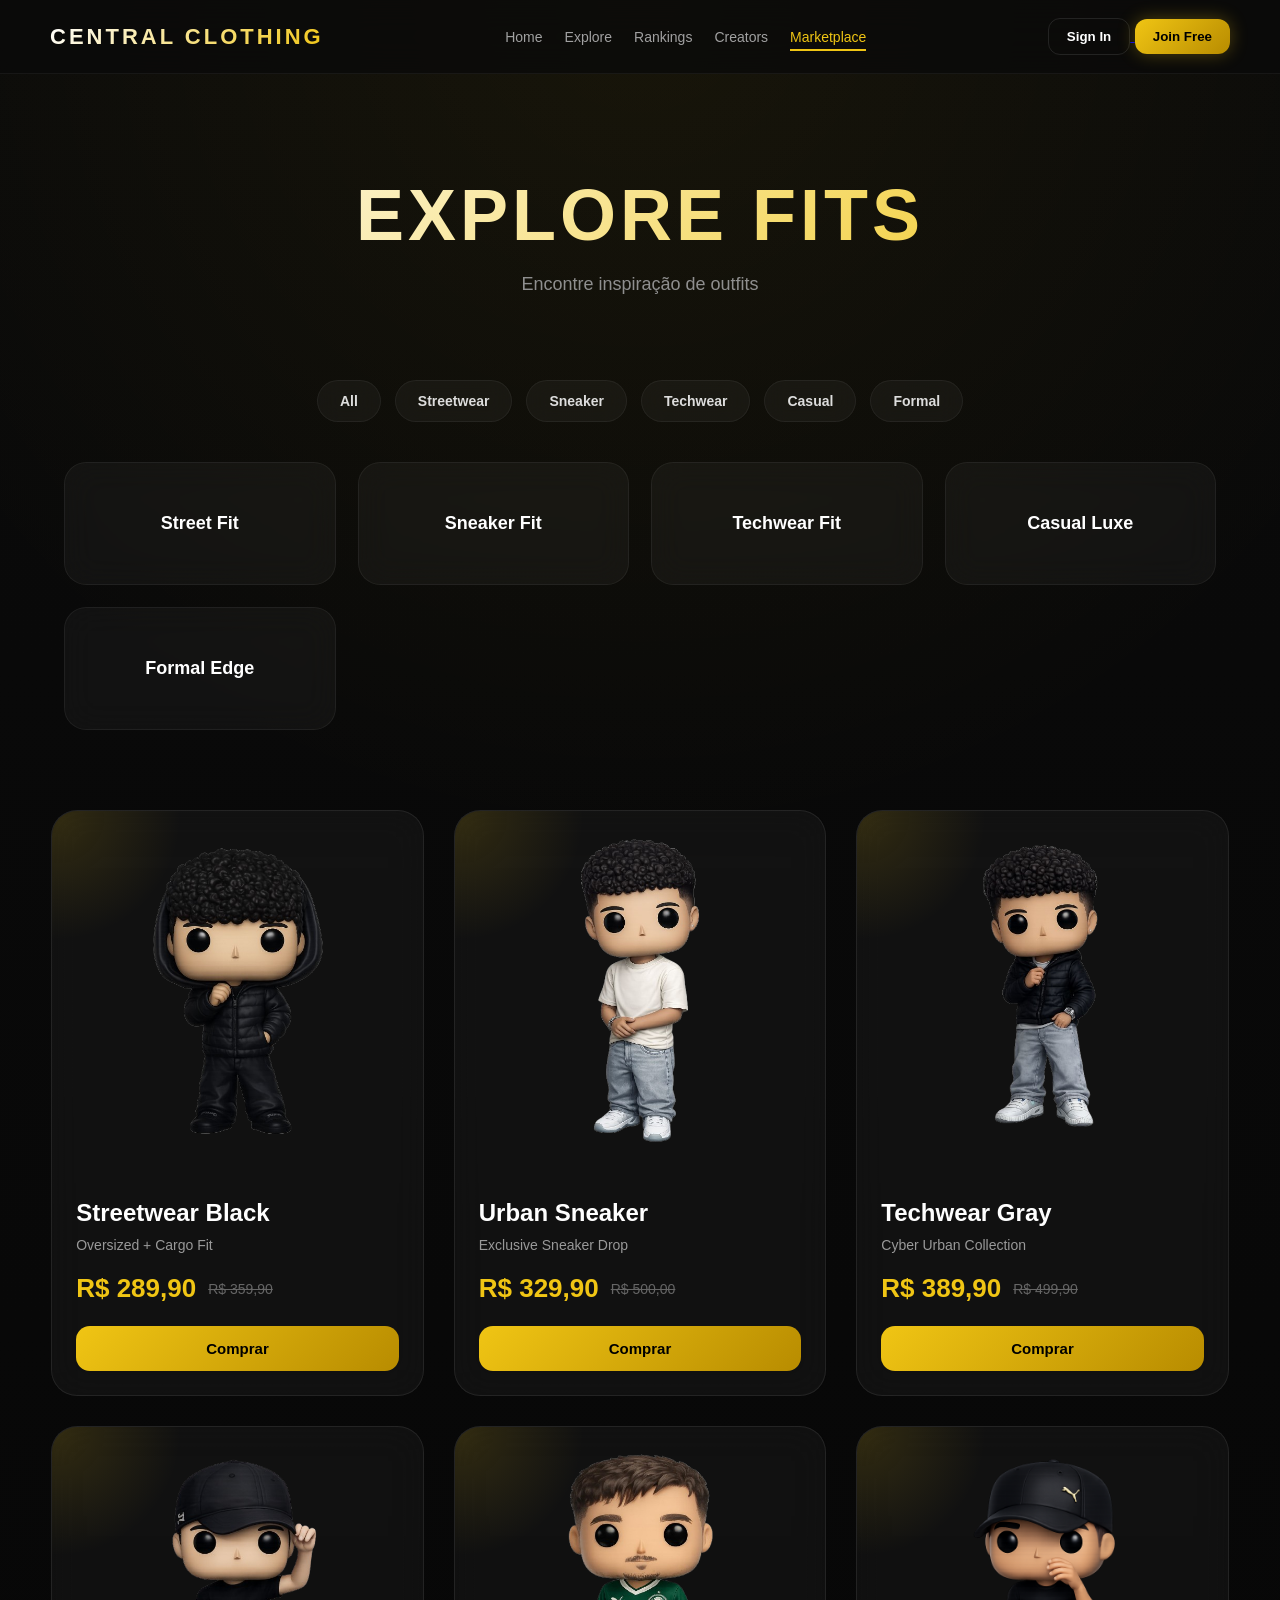
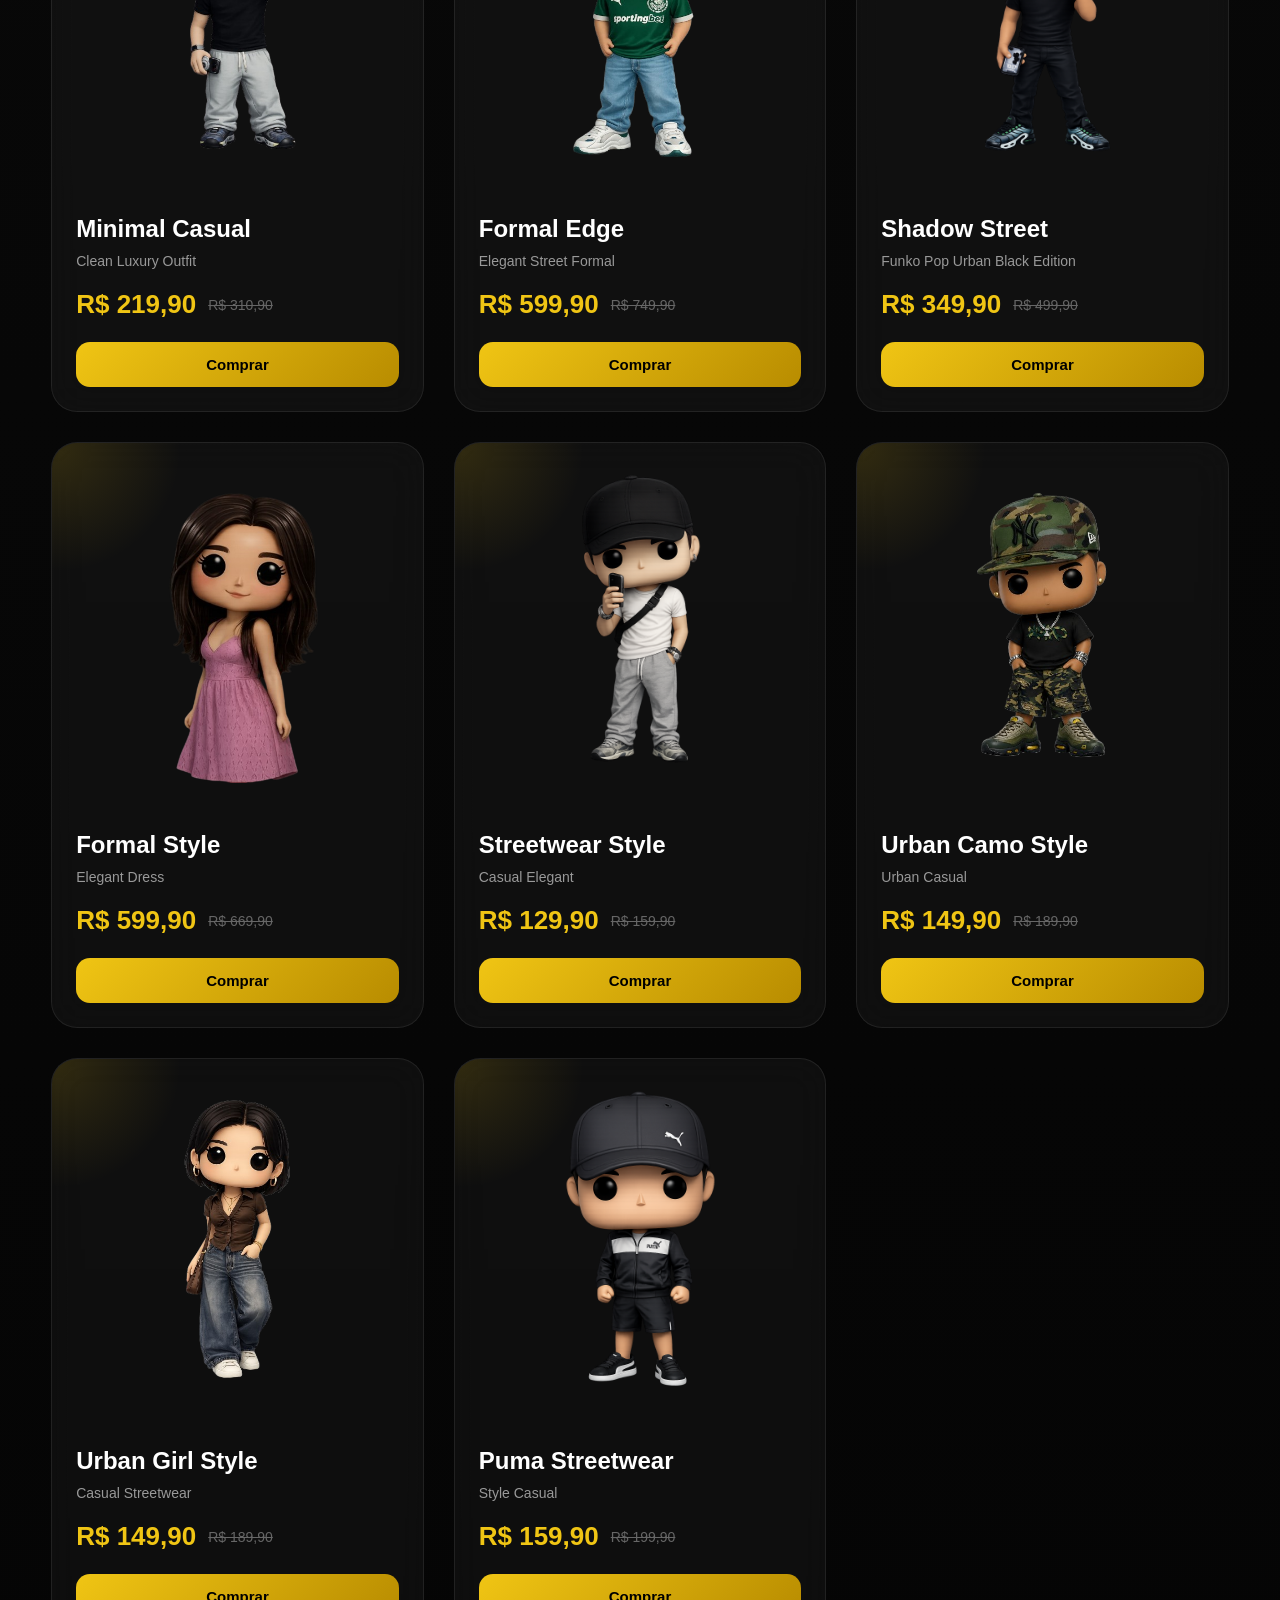
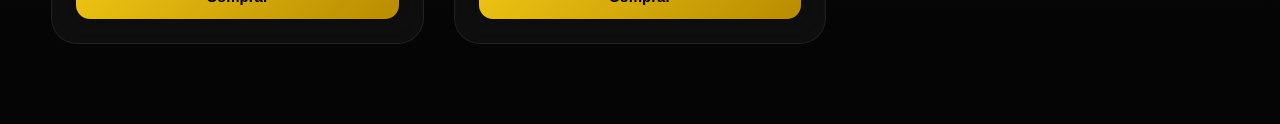
==== pages/duda.html @ 1a86cee7 "novo commit" ====
<!DOCTYPE html>
<html lang="pt-br">
<head>
  <meta charset="UTF-8">
  <meta name="viewport" content="width=device-width, initial-scale=1.0">
  <title>Marketplace - Central Clothing</title>

  <!-- CSS -->
  <link rel="stylesheet" href="img/duda.css">
  <link rel="stylesheet" href="eduardo.css">
</head>

<body>

  <!-- HEADER -->
  <header class="header">
    <div class="logo">CENTRAL CLOTHING</div>

    <nav>
      <a href="index.html">Home</a>
      <a href="eduardo.html">Explore</a>
      <a href="igor.html">Rankings</a>
      <a href="rafael.html">Creators</a>
      <a href="duda.html" class="active">Marketplace</a>
    </nav>

    <div class="auth">
      <a href="gustavo.html">
        <button>Sign In</button>
        <button class="green">Join Free</button>
      </a>
    </div>
  </header>

  <!-- HERO -->
  <section class="hero">
    <h1>EXPLORE FITS</h1>
    <p>Encontre inspiração de outfits</p>
  </section>

  <!-- FILTROS -->
  <section class="filters">

    <input type="radio" name="filter" id="all" checked>
    <input type="radio" name="filter" id="streetwear">
    <input type="radio" name="filter" id="sneaker">
    <input type="radio" name="filter" id="tech">
    <input type="radio" name="filter" id="casual">
    <input type="radio" name="filter" id="formal">

    <div class="buttons">
      <label for="all">All</label>
      <label for="streetwear">Streetwear</label>
      <label for="sneaker">Sneaker</label>
      <label for="tech">Techwear</label>
      <label for="casual">Casual</label>
      <label for="formal">Formal</label>
    </div>

    <!-- GRID -->
    <div class="grid">
      <div class="card streetwear">Street Fit</div>
      <div class="card sneaker">Sneaker Fit</div>
      <div class="card tech">Techwear Fit</div>
      <div class="card casual">Casual Luxe</div>
      <div class="card formal">Formal Edge</div>
    </div>

  </section>

  <!-- CATÁLOGO -->
  <section class="catalogo">

    <div class="produto">
      <img src="img/bergas-removebg-preview.png" alt="Streetwear Black">

      <div class="info">
        <h3>Streetwear Black</h3>
        <p>Oversized + Cargo Fit</p>

        <div class="preco">
          <span class="valor">R$ 289,90</span>
          <span class="old">R$ 359,90</span>
        </div>

        <button>Comprar</button>
      </div>
    </div>

    <div class="produto">
      <img src="img/eduar-removebg-preview.png" alt="Urban Sneaker">

      <div class="info">
        <h3>Urban Sneaker</h3>
        <p>Exclusive Sneaker Drop</p>

        <div class="preco">
          <span class="valor">R$ 329,90</span>
          <span class="old">R$ 500,00</span>
        </div>

        <button>Comprar</button>
      </div>
    </div>

    <div class="produto">
      <img src="img/eduardo-removebg-preview.png" alt="Techwear Gray">

      <div class="info">
        <h3>Techwear Gray</h3>
        <p>Cyber Urban Collection</p>

        <div class="preco">
          <span class="valor">R$ 389,90</span>
          <span class="old">R$ 499,90</span>
        </div>

        <button>Comprar</button>
      </div>
    </div>

    <div class="produto">
      <img src="img/gu-removebg-preview.png" alt="Minimal Casual">

      <div class="info">
        <h3>Minimal Casual</h3>
        <p>Clean Luxury Outfit</p>

        <div class="preco">
          <span class="valor">R$ 219,90</span>
          <span class="old">R$ 310,90</span>
        </div>

        <button>Comprar</button>
      </div>
    </div>

    <div class="produto">
      <img src="img/rafael-removebg-preview (1).png" alt="Formal Edge">

      <div class="info">
        <h3>Formal Edge</h3>
        <p>Elegant Street Formal</p>

        <div class="preco">
          <span class="valor">R$ 599,90</span>
          <span class="old">R$ 749,90</span>
        </div>

        <button>Comprar</button>
      </div>
    </div>

    <div class="produto">
      <img src="img/joao.png" alt="Funko Pop All Black Style">

      <div class="info">
        <h3>Shadow Street</h3>
        <p>Funko Pop Urban Black Edition</p>

        <div class="preco">
          <span class="valor">R$ 349,90</span>
          <span class="old">R$ 499,90</span>
        </div>

        <button>Comprar</button>
      </div>
    </div>

    <div class="produto">
      <img src="img/duda.png.png" alt="Style Formal">

      <div class="info">
        <h3>Formal Style</h3>
        <p>Elegant Dress</p>

        <div class="preco">
          <span class="valor">R$ 599,90</span>
          <span class="old">R$ 669,90</span>
        </div>

        <button>Comprar</button>
      </div>
    </div>

    <div class="produto">
      <img src="img/FUNKOGU.png" alt="Funko Casual Streetwear">

      <div class="info">
        <h3>Streetwear Style</h3>
        <p>Casual Elegant</p>

        <div class="preco">
          <span class="valor">R$ 129,90</span>
          <span class="old">R$ 159,90</span>
        </div>

        <button>Comprar</button>
      </div>
    </div>

    <div class="produto">
      <img src="img/funkopopurban.png" alt="Funko Urban Camo Style">

      <div class="info">
        <h3>Urban Camo Style</h3>
        <p>Urban Casual</p>

        <div class="preco">
          <span class="valor">R$ 149,90</span>
          <span class="old">R$ 189,90</span>
        </div>

        <button>Comprar</button>
      </div>
    </div>

    <div class="produto">
      <img src="img/funkomulher-removebg-preview.png" alt="Funko Feminino">

      <div class="info">
        <h3>Urban Girl Style</h3>
        <p>Casual Streetwear</p>

        <div class="preco">
          <span class="valor">R$ 149,90</span>
          <span class="old">R$ 189,90</span>
        </div>

        <button>Comprar</button>
      </div>
    </div>

    <div class="produto">
      <img src="img/ceara.png" alt="Funko Puma Streetwear">

      <div class="info">
        <h3>Puma Streetwear</h3>
        <p>Style Casual</p>

        <div class="preco">
          <span class="valor">R$ 159,90</span>
          <span class="old">R$ 199,90</span>
        </div>

        <button>Comprar</button>
      </div>
    </div>

  </section>

</body>
</html>
---- pages/img/duda.css ----
/* =========================
   RESET
========================= */
* {
  margin: 0;
  padding: 0;
  box-sizing: border-box;
}

html {
  scroll-behavior: smooth;
}

body {
  font-family: "Inter", sans-serif;
  background:
    radial-gradient(circle at top, rgba(255, 208, 0, 0.06), transparent 25%),
    linear-gradient(to bottom, #0a0a0a, #050505);
  color: #fff;
  overflow-x: hidden;
}

/* =========================
   HEADER
========================= */
.header {
  position: sticky;
  top: 0;
  z-index: 1000;

  display: flex;
  justify-content: space-between;
  align-items: center;

  padding: 18px 50px;

  background: rgba(10, 10, 10, 0.75);
  backdrop-filter: blur(18px);

  border-bottom: 1px solid rgba(255,255,255,0.05);
}

.logo {
  font-size: 22px;
  font-weight: 900;
  letter-spacing: 3px;

  background: linear-gradient(135deg, #fff, #f0c514);
  -webkit-background-clip: text;
  -webkit-text-fill-color: transparent;
}

nav {
  display: flex;
  align-items: center;
  gap: 22px;
}

nav a {
  color: #a1a1a1;
  text-decoration: none;
  font-size: 14px;
  font-weight: 500;
  transition: 0.3s;
  position: relative;
}

nav a::after {
  content: "";
  position: absolute;
  bottom: -6px;
  left: 0;

  width: 0%;
  height: 2px;

  background: #f0c514;
  transition: 0.3s;
}

nav a:hover {
  color: #fff;
}

nav a:hover::after,
nav a.active::after {
  width: 100%;
}

nav a.active {
  color: #f0c514;
}

.auth {
  display: flex;
  gap: 10px;
}

.auth button {
  padding: 10px 18px;
  border-radius: 12px;
  border: none;

  cursor: pointer;
  font-weight: 700;
  transition: 0.3s;
}

.auth button:first-child {
  background: transparent;
  color: #fff;
  border: 1px solid rgba(255,255,255,0.1);
}

.auth button:first-child:hover {
  background: rgba(255,255,255,0.06);
}

.green {
  background: linear-gradient(135deg, #f0c514, #b88c00);
  color: #000;
  box-shadow: 0 0 18px rgba(240, 197, 20, 0.3);
}

.green:hover {
  transform: translateY(-2px);
}

/* =========================
   HERO
========================= */
.hero {
  text-align: center;
  padding: 100px 20px 50px;
}

.hero h1 {
  font-size: 72px;
  font-weight: 900;
  letter-spacing: 4px;

  background: linear-gradient(135deg, #fff, #f0c514);
  -webkit-background-clip: text;
  -webkit-text-fill-color: transparent;

  margin-bottom: 18px;
}

.hero p {
  color: #8f8f8f;
  font-size: 18px;
}

/* =========================
   FILTROS
========================= */
.filters {
  text-align: center;
}

.filters input {
  display: none;
}

.buttons {
  display: flex;
  justify-content: center;
  flex-wrap: wrap;
  gap: 14px;

  margin: 35px auto 20px;
}

.buttons label {
  padding: 12px 22px;

  border-radius: 999px;

  background: rgba(255,255,255,0.04);
  border: 1px solid rgba(255,255,255,0.06);

  color: #ddd;
  font-size: 14px;
  font-weight: 600;

  cursor: pointer;
  transition: 0.3s;

  backdrop-filter: blur(12px);
}

.buttons label:hover {
  background: rgba(240,197,20,0.08);
  border-color: #f0c514;
  color: #f0c514;

  transform: translateY(-3px);
}

/* =========================
   GRID
========================= */
.grid {
  width: 90%;
  max-width: 1200px;

  margin: 40px auto;

  display: grid;
  grid-template-columns: repeat(auto-fit, minmax(220px, 1fr));
  gap: 22px;
}

.card {
  position: relative;
  overflow: hidden;

  padding: 50px 20px;

  border-radius: 22px;

  background: rgba(255,255,255,0.04);
  border: 1px solid rgba(255,255,255,0.06);

  backdrop-filter: blur(16px);

  font-weight: 700;
  font-size: 18px;

  transition: 0.4s;
}

.card::before {
  content: "";

  position: absolute;
  inset: 0;

  background:
    radial-gradient(circle at top,
    rgba(240,197,20,0.15),
    transparent 70%);

  opacity: 0;
  transition: 0.4s;
}

.card:hover::before {
  opacity: 1;
}

.card:hover {
  transform: translateY(-8px);
  border-color: rgba(240,197,20,0.5);

  box-shadow: 0 10px 30px rgba(240,197,20,0.12);
}

/* =========================
   FILTROS FUNCIONANDO
========================= */
#streetwear:checked ~ .grid .card,
#sneaker:checked ~ .grid .card,
#tech:checked ~ .grid .card,
#casual:checked ~ .grid .card,
#formal:checked ~ .grid .card {
  display: none;
}

#streetwear:checked ~ .grid .streetwear,
#sneaker:checked ~ .grid .sneaker,
#tech:checked ~ .grid .tech,
#casual:checked ~ .grid .casual,
#formal:checked ~ .grid .formal {
  display: block;
}

#all:checked ~ .grid .card {
  display: block;
}

/* =========================
   CATÁLOGO
========================= */
.catalogo {
  width: 92%;
  max-width: 1400px;

  margin: 80px auto;

  display: grid;
  grid-template-columns: repeat(auto-fit, minmax(280px, 1fr));
  gap: 30px;
}

.produto {
  position: relative;
  overflow: hidden;

  border-radius: 26px;

  background: rgba(255,255,255,0.04);
  border: 1px solid rgba(255,255,255,0.08);

  backdrop-filter: blur(18px);

  transition: 0.45s;
}

.produto::before {
  content: "";

  position: absolute;
  top: -120px;
  left: -120px;

  width: 250px;
  height: 250px;

  background: radial-gradient(circle,
    rgba(240,197,20,0.15),
    transparent 70%);

  transition: 0.5s;
}

.produto:hover::before {
  transform: scale(1.4);
}

.produto:hover {
  transform: translateY(-10px) scale(1.02);

  border-color: rgba(240,197,20,0.5);

  box-shadow:
    0 10px 30px rgba(0,0,0,0.4),
    0 0 25px rgba(240,197,20,0.15);
}

/* =========================
   IMAGEM
========================= */
.produto img {
  width: 100%;
  height: 360px;

  object-fit: contain;

  padding: 20px;

  transition: 0.5s;
}

.produto:hover img {
  transform: scale(1.05);
}

/* =========================
   INFO
========================= */
.info {
  padding: 24px;
}

.info h3 {
  font-size: 24px;
  margin-bottom: 10px;
}

.info p {
  color: #999;
  font-size: 14px;

  margin-bottom: 20px;
}

/* =========================
   PREÇO
========================= */
.preco {
  display: flex;
  align-items: center;
  gap: 12px;

  margin-bottom: 22px;
}

.valor {
  font-size: 26px;
  font-weight: 800;

  color: #f0c514;
}

.old {
  font-size: 14px;
  color: #666;

  text-decoration: line-through;
}

/* =========================
   BOTÃO
========================= */
.produto button {
  width: 100%;

  padding: 14px;

  border: none;
  border-radius: 14px;

  background: linear-gradient(135deg, #f0c514, #b88c00);

  color: #000;
  font-weight: 800;
  font-size: 15px;

  cursor: pointer;
  transition: 0.3s;
}

.produto button:hover {
  transform: scale(1.03);

  box-shadow: 0 0 20px rgba(240,197,20,0.3);
}

/* =========================
   RESPONSIVO
========================= */
@media (max-width: 900px) {

  .header {
    flex-direction: column;
    gap: 18px;
    padding: 20px;
  }

  nav {
    flex-wrap: wrap;
    justify-content: center;
  }

  .hero h1 {
    font-size: 48px;
  }

  .catalogo {
    grid-template-columns: 1fr;
  }
}

@media (max-width: 500px) {

  .hero h1 {
    font-size: 38px;
  }

  .buttons label {
    font-size: 12px;
    padding: 10px 16px;
  }

  .produto img {
    height: 300px;
  }
}
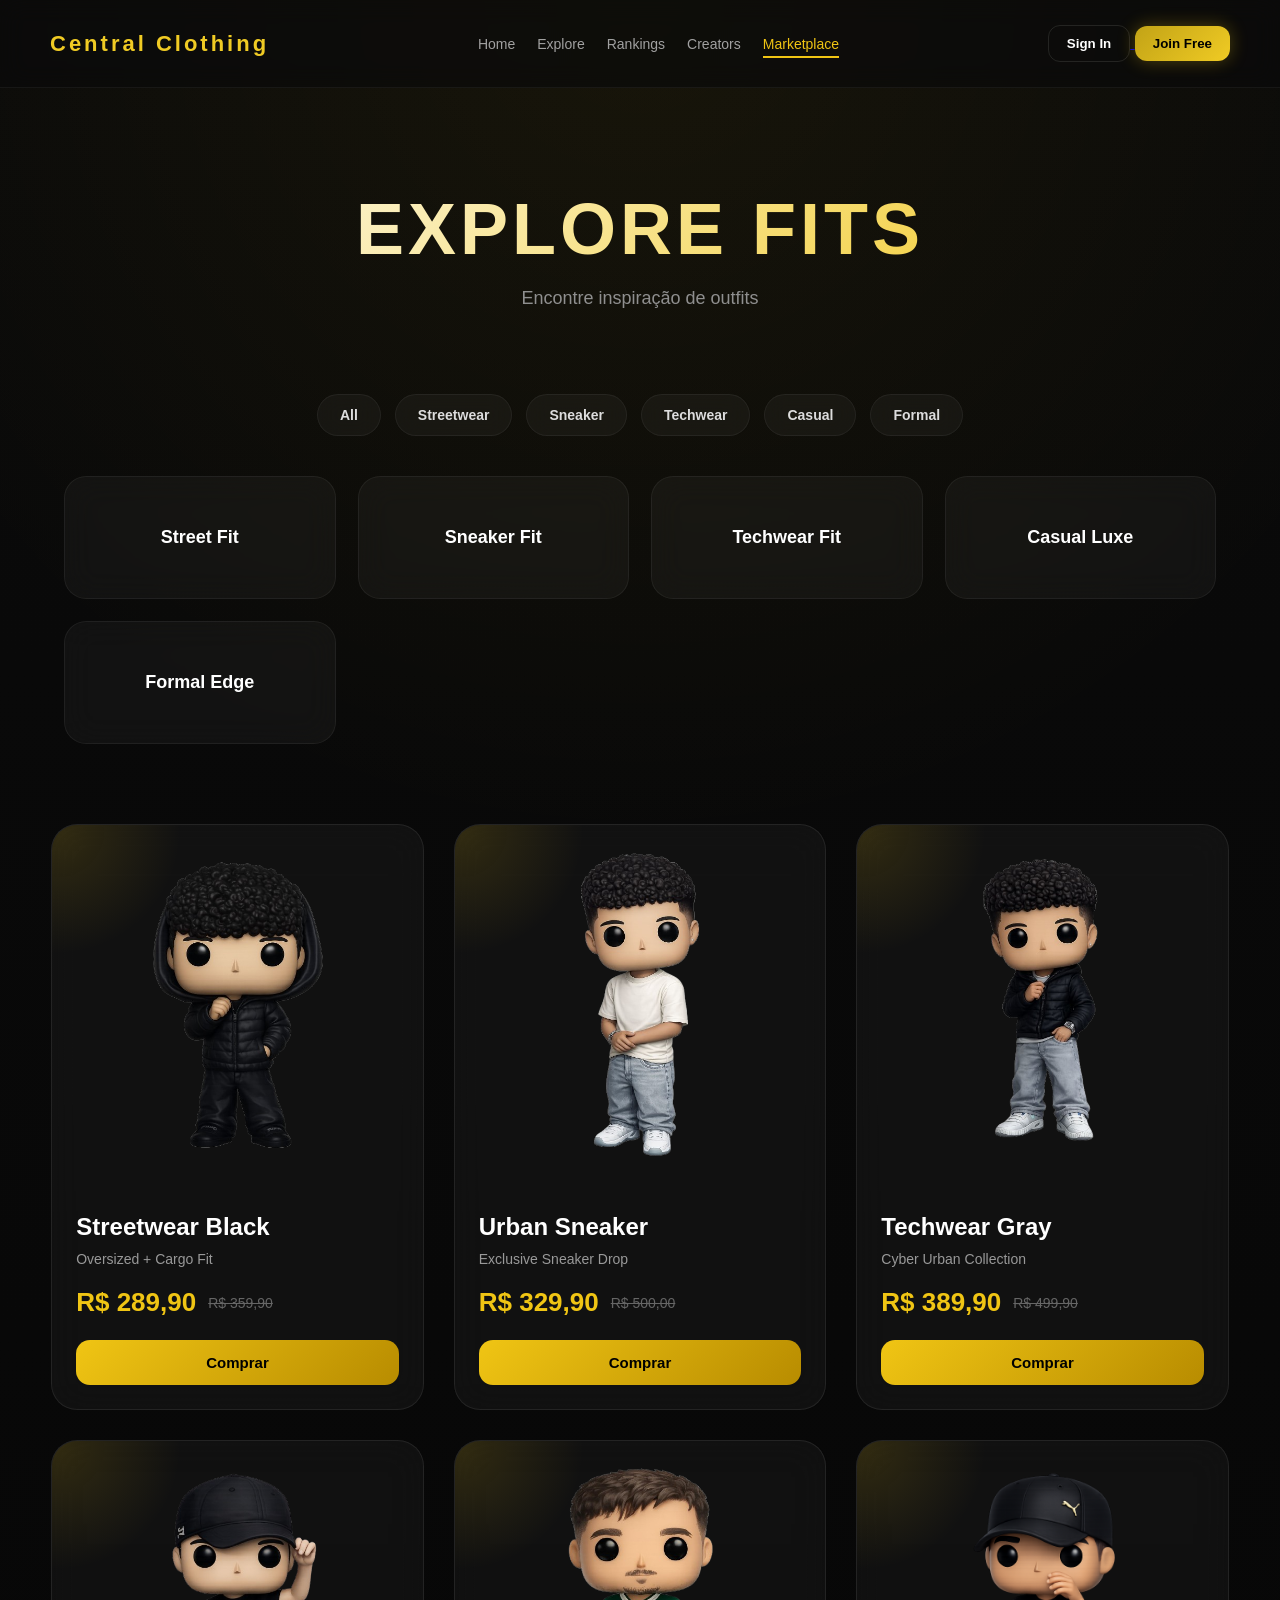
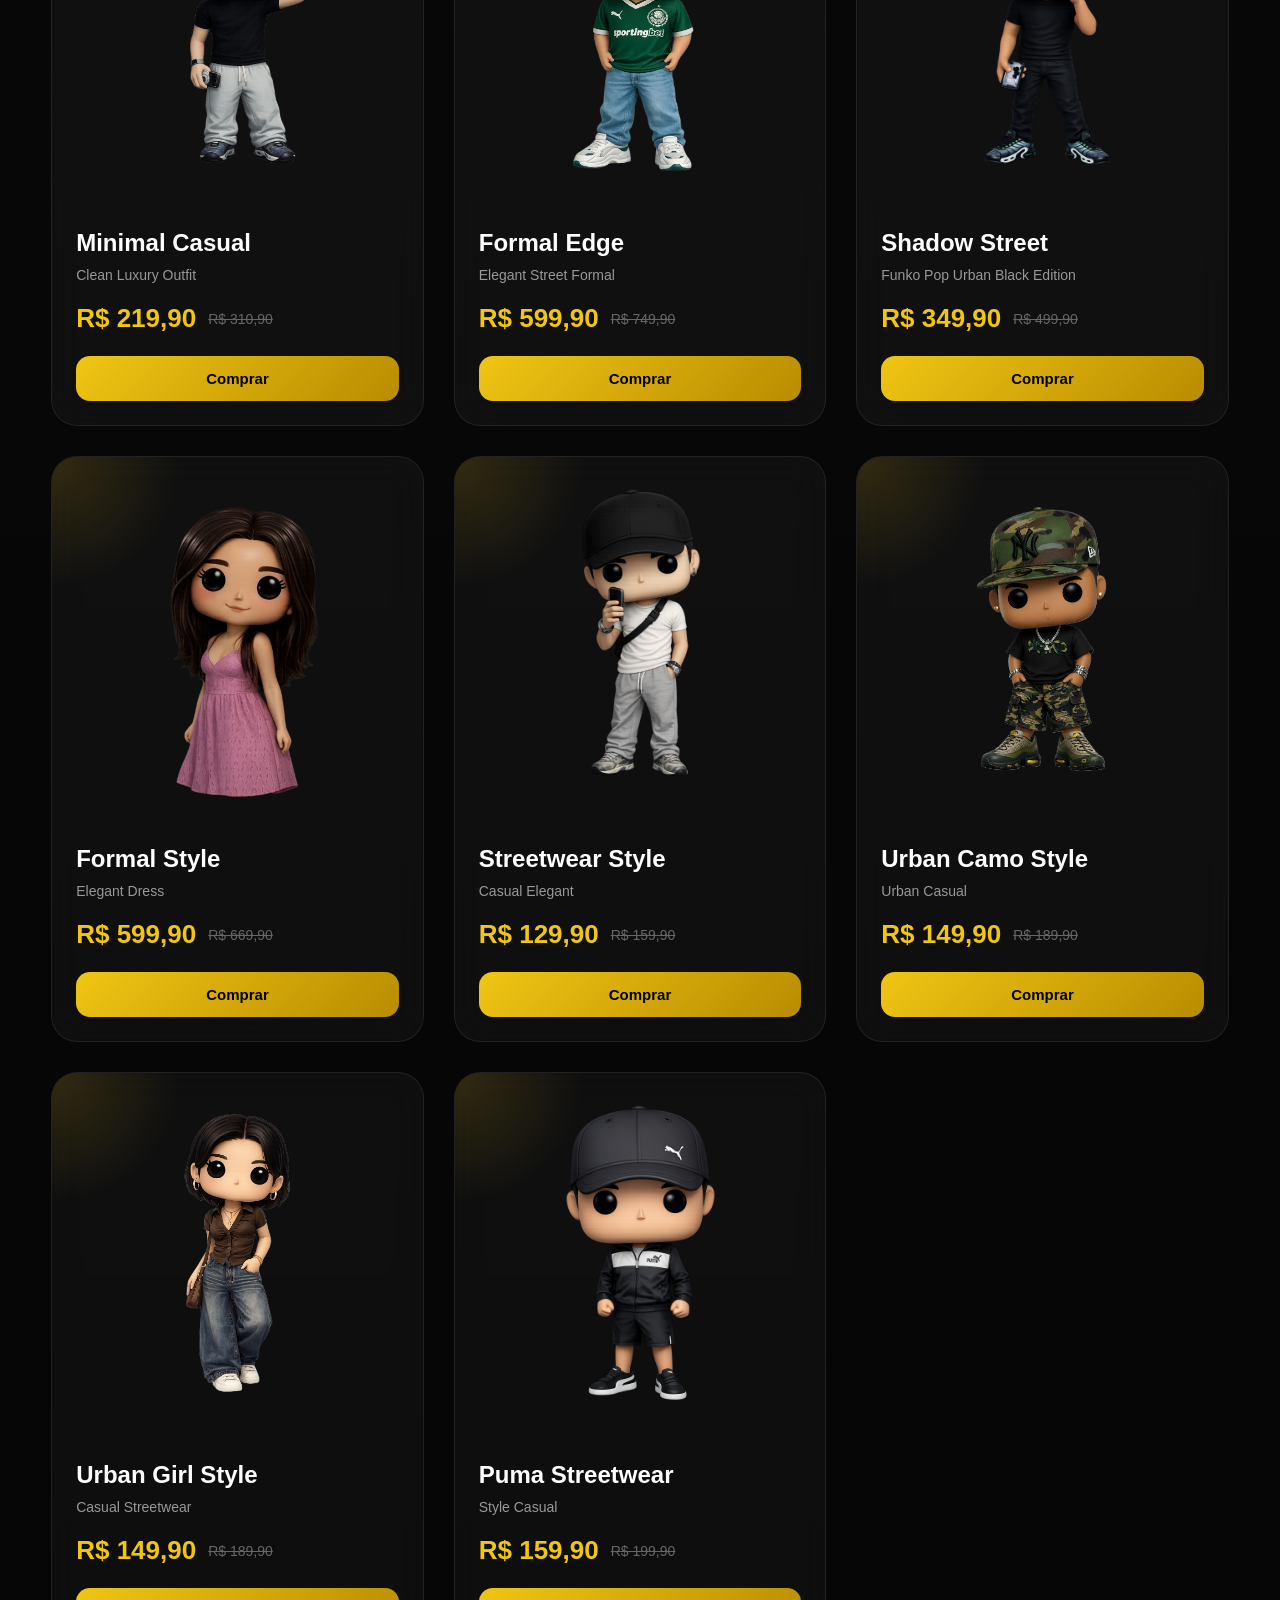
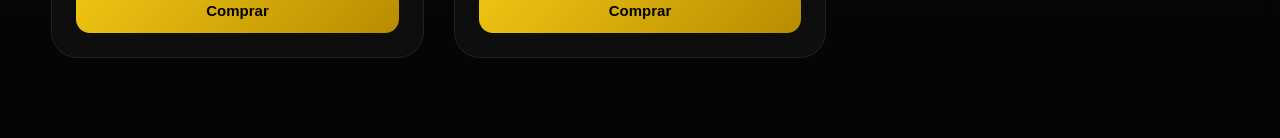
==== commit 82719276: "ultima att" ====
--- a/pages/duda.html
+++ b/pages/duda.html
@@ -1,253 +1,246 @@
-<!DOCTYPE html>
+<!doctype html>
 <html lang="pt-br">
-<head>
-  <meta charset="UTF-8">
-  <meta name="viewport" content="width=device-width, initial-scale=1.0">
-  <title>Marketplace - Central Clothing</title>
-
-  <!-- CSS -->
-  <link rel="stylesheet" href="img/duda.css">
-  <link rel="stylesheet" href="eduardo.css">
-</head>
-
-<body>
-
-  <!-- HEADER -->
-  <header class="header">
-    <div class="logo">CENTRAL CLOTHING</div>
-
-    <nav>
-      <a href="index.html">Home</a>
-      <a href="eduardo.html">Explore</a>
-      <a href="igor.html">Rankings</a>
-      <a href="rafael.html">Creators</a>
-      <a href="duda.html" class="active">Marketplace</a>
-    </nav>
-
-    <div class="auth">
-      <a href="gustavo.html">
-        <button>Sign In</button>
-        <button class="green">Join Free</button>
-      </a>
-    </div>
-  </header>
-
-  <!-- HERO -->
-  <section class="hero">
-    <h1>EXPLORE FITS</h1>
-    <p>Encontre inspiração de outfits</p>
-  </section>
-
-  <!-- FILTROS -->
-  <section class="filters">
-
-    <input type="radio" name="filter" id="all" checked>
-    <input type="radio" name="filter" id="streetwear">
-    <input type="radio" name="filter" id="sneaker">
-    <input type="radio" name="filter" id="tech">
-    <input type="radio" name="filter" id="casual">
-    <input type="radio" name="filter" id="formal">
-
-    <div class="buttons">
-      <label for="all">All</label>
-      <label for="streetwear">Streetwear</label>
-      <label for="sneaker">Sneaker</label>
-      <label for="tech">Techwear</label>
-      <label for="casual">Casual</label>
-      <label for="formal">Formal</label>
-    </div>
-
-    <!-- GRID -->
-    <div class="grid">
-      <div class="card streetwear">Street Fit</div>
-      <div class="card sneaker">Sneaker Fit</div>
-      <div class="card tech">Techwear Fit</div>
-      <div class="card casual">Casual Luxe</div>
-      <div class="card formal">Formal Edge</div>
-    </div>
-
-  </section>
-
-  <!-- CATÁLOGO -->
-  <section class="catalogo">
-
-    <div class="produto">
-      <img src="img/bergas-removebg-preview.png" alt="Streetwear Black">
-
-      <div class="info">
-        <h3>Streetwear Black</h3>
-        <p>Oversized + Cargo Fit</p>
-
-        <div class="preco">
-          <span class="valor">R$ 289,90</span>
-          <span class="old">R$ 359,90</span>
-        </div>
-
-        <button>Comprar</button>
-      </div>
-    </div>
-
-    <div class="produto">
-      <img src="img/eduar-removebg-preview.png" alt="Urban Sneaker">
-
-      <div class="info">
-        <h3>Urban Sneaker</h3>
-        <p>Exclusive Sneaker Drop</p>
-
-        <div class="preco">
-          <span class="valor">R$ 329,90</span>
-          <span class="old">R$ 500,00</span>
-        </div>
-
-        <button>Comprar</button>
-      </div>
-    </div>
-
-    <div class="produto">
-      <img src="img/eduardo-removebg-preview.png" alt="Techwear Gray">
-
-      <div class="info">
-        <h3>Techwear Gray</h3>
-        <p>Cyber Urban Collection</p>
-
-        <div class="preco">
-          <span class="valor">R$ 389,90</span>
-          <span class="old">R$ 499,90</span>
-        </div>
-
-        <button>Comprar</button>
-      </div>
-    </div>
-
-    <div class="produto">
-      <img src="img/gu-removebg-preview.png" alt="Minimal Casual">
-
-      <div class="info">
-        <h3>Minimal Casual</h3>
-        <p>Clean Luxury Outfit</p>
-
-        <div class="preco">
-          <span class="valor">R$ 219,90</span>
-          <span class="old">R$ 310,90</span>
-        </div>
-
-        <button>Comprar</button>
-      </div>
-    </div>
-
-    <div class="produto">
-      <img src="img/rafael-removebg-preview (1).png" alt="Formal Edge">
-
-      <div class="info">
-        <h3>Formal Edge</h3>
-        <p>Elegant Street Formal</p>
-
-        <div class="preco">
-          <span class="valor">R$ 599,90</span>
-          <span class="old">R$ 749,90</span>
-        </div>
-
-        <button>Comprar</button>
-      </div>
-    </div>
-
-    <div class="produto">
-      <img src="img/joao.png" alt="Funko Pop All Black Style">
-
-      <div class="info">
-        <h3>Shadow Street</h3>
-        <p>Funko Pop Urban Black Edition</p>
-
-        <div class="preco">
-          <span class="valor">R$ 349,90</span>
-          <span class="old">R$ 499,90</span>
-        </div>
-
-        <button>Comprar</button>
-      </div>
-    </div>
-
-    <div class="produto">
-      <img src="img/duda.png.png" alt="Style Formal">
-
-      <div class="info">
-        <h3>Formal Style</h3>
-        <p>Elegant Dress</p>
-
-        <div class="preco">
-          <span class="valor">R$ 599,90</span>
-          <span class="old">R$ 669,90</span>
-        </div>
-
-        <button>Comprar</button>
-      </div>
-    </div>
-
-    <div class="produto">
-      <img src="img/FUNKOGU.png" alt="Funko Casual Streetwear">
-
-      <div class="info">
-        <h3>Streetwear Style</h3>
-        <p>Casual Elegant</p>
-
-        <div class="preco">
-          <span class="valor">R$ 129,90</span>
-          <span class="old">R$ 159,90</span>
-        </div>
-
-        <button>Comprar</button>
-      </div>
-    </div>
-
-    <div class="produto">
-      <img src="img/funkopopurban.png" alt="Funko Urban Camo Style">
-
-      <div class="info">
-        <h3>Urban Camo Style</h3>
-        <p>Urban Casual</p>
-
-        <div class="preco">
-          <span class="valor">R$ 149,90</span>
-          <span class="old">R$ 189,90</span>
-        </div>
-
-        <button>Comprar</button>
-      </div>
-    </div>
-
-    <div class="produto">
-      <img src="img/funkomulher-removebg-preview.png" alt="Funko Feminino">
-
-      <div class="info">
-        <h3>Urban Girl Style</h3>
-        <p>Casual Streetwear</p>
-
-        <div class="preco">
-          <span class="valor">R$ 149,90</span>
-          <span class="old">R$ 189,90</span>
-        </div>
-
-        <button>Comprar</button>
-      </div>
-    </div>
-
-    <div class="produto">
-      <img src="img/ceara.png" alt="Funko Puma Streetwear">
-
-      <div class="info">
-        <h3>Puma Streetwear</h3>
-        <p>Style Casual</p>
-
-        <div class="preco">
-          <span class="valor">R$ 159,90</span>
-          <span class="old">R$ 199,90</span>
-        </div>
-
-        <button>Comprar</button>
-      </div>
-    </div>
-
-  </section>
-
-</body>
-</html>+  <head>
+    <meta charset="UTF-8" />
+    <meta name="viewport" content="width=device-width, initial-scale=1.0" />
+    <title>Marketplace - Central Clothing</title>
+
+    <!-- CSS -->
+    <link rel="stylesheet" href="img/duda.css" />
+  </head>
+
+  <body>
+    <!-- HEADER -->
+    <header class="header">
+      <div class="logo">Central Clothing</div>
+
+      <nav>
+        <a href="index.html">Home</a>
+        <a href="eduardo.html">Explore</a>
+        <a href="igor.html">Rankings</a>
+        <a href="rafael.html">Creators</a>
+        <a href="duda.html" class="active">Marketplace</a>
+      </nav>
+
+      <div class="auth">
+        <a href="joao.html">
+          <button>Sign In</button>
+          <button class="green">Join Free</button>
+        </a>
+      </div>
+    </header>
+
+    <!-- HERO -->
+    <section class="hero">
+      <h1>EXPLORE FITS</h1>
+      <p>Encontre inspiração de outfits</p>
+    </section>
+
+    <!-- FILTROS -->
+    <section class="filters">
+      <input type="radio" name="filter" id="all" checked />
+      <input type="radio" name="filter" id="streetwear" />
+      <input type="radio" name="filter" id="sneaker" />
+      <input type="radio" name="filter" id="tech" />
+      <input type="radio" name="filter" id="casual" />
+      <input type="radio" name="filter" id="formal" />
+
+      <div class="buttons">
+        <label for="all">All</label>
+        <label for="streetwear">Streetwear</label>
+        <label for="sneaker">Sneaker</label>
+        <label for="tech">Techwear</label>
+        <label for="casual">Casual</label>
+        <label for="formal">Formal</label>
+      </div>
+
+      <!-- GRID -->
+      <div class="grid">
+        <div class="card streetwear">Street Fit</div>
+        <div class="card sneaker">Sneaker Fit</div>
+        <div class="card tech">Techwear Fit</div>
+        <div class="card casual">Casual Luxe</div>
+        <div class="card formal">Formal Edge</div>
+      </div>
+    </section>
+
+    <!-- CATÁLOGO -->
+    <section class="catalogo">
+      <div class="produto">
+        <img src="img/bergas-removebg-preview.png" alt="Streetwear Black" />
+
+        <div class="info">
+          <h3>Streetwear Black</h3>
+          <p>Oversized + Cargo Fit</p>
+
+          <div class="preco">
+            <span class="valor">R$ 289,90</span>
+            <span class="old">R$ 359,90</span>
+          </div>
+
+          <button>Comprar</button>
+        </div>
+      </div>
+
+      <div class="produto">
+        <img src="img/eduar-removebg-preview.png" alt="Urban Sneaker" />
+
+        <div class="info">
+          <h3>Urban Sneaker</h3>
+          <p>Exclusive Sneaker Drop</p>
+
+          <div class="preco">
+            <span class="valor">R$ 329,90</span>
+            <span class="old">R$ 500,00</span>
+          </div>
+
+          <button>Comprar</button>
+        </div>
+      </div>
+
+      <div class="produto">
+        <img src="img/eduardo-removebg-preview.png" alt="Techwear Gray" />
+
+        <div class="info">
+          <h3>Techwear Gray</h3>
+          <p>Cyber Urban Collection</p>
+
+          <div class="preco">
+            <span class="valor">R$ 389,90</span>
+            <span class="old">R$ 499,90</span>
+          </div>
+
+          <button>Comprar</button>
+        </div>
+      </div>
+
+      <div class="produto">
+        <img src="img/gu-removebg-preview.png" alt="Minimal Casual" />
+
+        <div class="info">
+          <h3>Minimal Casual</h3>
+          <p>Clean Luxury Outfit</p>
+
+          <div class="preco">
+            <span class="valor">R$ 219,90</span>
+            <span class="old">R$ 310,90</span>
+          </div>
+
+          <button>Comprar</button>
+        </div>
+      </div>
+
+      <div class="produto">
+        <img src="img/rafael-removebg-preview (1).png" alt="Formal Edge" />
+
+        <div class="info">
+          <h3>Formal Edge</h3>
+          <p>Elegant Street Formal</p>
+
+          <div class="preco">
+            <span class="valor">R$ 599,90</span>
+            <span class="old">R$ 749,90</span>
+          </div>
+
+          <button>Comprar</button>
+        </div>
+      </div>
+
+      <div class="produto">
+        <img src="img/joao.png" alt="Funko Pop All Black Style" />
+
+        <div class="info">
+          <h3>Shadow Street</h3>
+          <p>Funko Pop Urban Black Edition</p>
+
+          <div class="preco">
+            <span class="valor">R$ 349,90</span>
+            <span class="old">R$ 499,90</span>
+          </div>
+
+          <button>Comprar</button>
+        </div>
+      </div>
+
+      <div class="produto">
+        <img src="img/duda.png.png" alt="Style Formal" />
+
+        <div class="info">
+          <h3>Formal Style</h3>
+          <p>Elegant Dress</p>
+
+          <div class="preco">
+            <span class="valor">R$ 599,90</span>
+            <span class="old">R$ 669,90</span>
+          </div>
+
+          <button>Comprar</button>
+        </div>
+      </div>
+
+      <div class="produto">
+        <img src="img/FUNKOGU.png" alt="Funko Casual Streetwear" />
+
+        <div class="info">
+          <h3>Streetwear Style</h3>
+          <p>Casual Elegant</p>
+
+          <div class="preco">
+            <span class="valor">R$ 129,90</span>
+            <span class="old">R$ 159,90</span>
+          </div>
+
+          <button>Comprar</button>
+        </div>
+      </div>
+
+      <div class="produto">
+        <img src="img/funkopopurban.png" alt="Funko Urban Camo Style" />
+
+        <div class="info">
+          <h3>Urban Camo Style</h3>
+          <p>Urban Casual</p>
+
+          <div class="preco">
+            <span class="valor">R$ 149,90</span>
+            <span class="old">R$ 189,90</span>
+          </div>
+
+          <button>Comprar</button>
+        </div>
+      </div>
+
+      <div class="produto">
+        <img src="img/funkomulher-removebg-preview.png" alt="Funko Feminino" />
+
+        <div class="info">
+          <h3>Urban Girl Style</h3>
+          <p>Casual Streetwear</p>
+
+          <div class="preco">
+            <span class="valor">R$ 149,90</span>
+            <span class="old">R$ 189,90</span>
+          </div>
+
+          <button>Comprar</button>
+        </div>
+      </div>
+
+      <div class="produto">
+        <img src="img/ceara.png" alt="Funko Puma Streetwear" />
+
+        <div class="info">
+          <h3>Puma Streetwear</h3>
+          <p>Style Casual</p>
+
+          <div class="preco">
+            <span class="valor">R$ 159,90</span>
+            <span class="old">R$ 199,90</span>
+          </div>
+
+          <button>Comprar</button>
+        </div>
+      </div>
+    </section>
+  </body>
+</html>
--- a/pages/img/duda.css
+++ b/pages/img/duda.css
@@ -24,20 +24,22 @@
    HEADER
 ========================= */
 .header {
-  position: sticky;
-  top: 0;
-  z-index: 1000;
+  width: 100%;
+  padding: 25px 50px;
 
   display: flex;
   justify-content: space-between;
   align-items: center;
 
-  padding: 18px 50px;
-
-  background: rgba(10, 10, 10, 0.75);
-  backdrop-filter: blur(18px);
-
-  border-bottom: 1px solid rgba(255,255,255,0.05);
+  background: rgba(10, 10, 10, 0.7);
+
+  backdrop-filter: blur(12px);
+
+  border-bottom: 1px solid rgba(255, 255, 255, 0.05);
+
+  position: sticky;
+  top: 0;
+  z-index: 999;
 }
 
 .logo {
@@ -45,9 +47,7 @@
   font-weight: 900;
   letter-spacing: 3px;
 
-  background: linear-gradient(135deg, #fff, #f0c514);
-  -webkit-background-clip: text;
-  -webkit-text-fill-color: transparent;
+  color: #f0cb24;
 }
 
 nav {
@@ -109,15 +109,15 @@
 .auth button:first-child {
   background: transparent;
   color: #fff;
-  border: 1px solid rgba(255,255,255,0.1);
+  border: 1px solid rgba(255, 255, 255, 0.1);
 }
 
 .auth button:first-child:hover {
-  background: rgba(255,255,255,0.06);
+  background: rgba(255, 255, 255, 0.06);
 }
 
 .green {
-  background: linear-gradient(135deg, #f0c514, #b88c00);
+  background: linear-gradient(135deg, #c2a316, #f0cb24);
   color: #000;
   box-shadow: 0 0 18px rgba(240, 197, 20, 0.3);
 }
@@ -126,9 +126,6 @@
   transform: translateY(-2px);
 }
 
-/* =========================
-   HERO
-========================= */
 .hero {
   text-align: center;
   padding: 100px 20px 50px;
@@ -151,9 +148,6 @@
   font-size: 18px;
 }
 
-/* =========================
-   FILTROS
-========================= */
 .filters {
   text-align: center;
 }
@@ -176,8 +170,8 @@
 
   border-radius: 999px;
 
-  background: rgba(255,255,255,0.04);
-  border: 1px solid rgba(255,255,255,0.06);
+  background: rgba(255, 255, 255, 0.04);
+  border: 1px solid rgba(255, 255, 255, 0.06);
 
   color: #ddd;
   font-size: 14px;
@@ -190,7 +184,7 @@
 }
 
 .buttons label:hover {
-  background: rgba(240,197,20,0.08);
+  background: rgba(240, 197, 20, 0.08);
   border-color: #f0c514;
   color: #f0c514;
 
@@ -219,8 +213,8 @@
 
   border-radius: 22px;
 
-  background: rgba(255,255,255,0.04);
-  border: 1px solid rgba(255,255,255,0.06);
+  background: rgba(255, 255, 255, 0.04);
+  border: 1px solid rgba(255, 255, 255, 0.06);
 
   backdrop-filter: blur(16px);
 
@@ -236,10 +230,11 @@
   position: absolute;
   inset: 0;
 
-  background:
-    radial-gradient(circle at top,
-    rgba(240,197,20,0.15),
-    transparent 70%);
+  background: radial-gradient(
+    circle at top,
+    rgba(240, 197, 20, 0.15),
+    transparent 70%
+  );
 
   opacity: 0;
   transition: 0.4s;
@@ -251,9 +246,9 @@
 
 .card:hover {
   transform: translateY(-8px);
-  border-color: rgba(240,197,20,0.5);
-
-  box-shadow: 0 10px 30px rgba(240,197,20,0.12);
+  border-color: rgba(240, 197, 20, 0.5);
+
+  box-shadow: 0 10px 30px rgba(240, 197, 20, 0.12);
 }
 
 /* =========================
@@ -299,8 +294,8 @@
 
   border-radius: 26px;
 
-  background: rgba(255,255,255,0.04);
-  border: 1px solid rgba(255,255,255,0.08);
+  background: rgba(255, 255, 255, 0.04);
+  border: 1px solid rgba(255, 255, 255, 0.08);
 
   backdrop-filter: blur(18px);
 
@@ -317,9 +312,11 @@
   width: 250px;
   height: 250px;
 
-  background: radial-gradient(circle,
-    rgba(240,197,20,0.15),
-    transparent 70%);
+  background: radial-gradient(
+    circle,
+    rgba(240, 197, 20, 0.15),
+    transparent 70%
+  );
 
   transition: 0.5s;
 }
@@ -331,11 +328,11 @@
 .produto:hover {
   transform: translateY(-10px) scale(1.02);
 
-  border-color: rgba(240,197,20,0.5);
+  border-color: rgba(240, 197, 20, 0.5);
 
   box-shadow:
-    0 10px 30px rgba(0,0,0,0.4),
-    0 0 25px rgba(240,197,20,0.15);
+    0 10px 30px rgba(0, 0, 0, 0.4),
+    0 0 25px rgba(240, 197, 20, 0.15);
 }
 
 /* =========================
@@ -424,14 +421,13 @@
 .produto button:hover {
   transform: scale(1.03);
 
-  box-shadow: 0 0 20px rgba(240,197,20,0.3);
+  box-shadow: 0 0 20px rgba(240, 197, 20, 0.3);
 }
 
 /* =========================
    RESPONSIVO
 ========================= */
 @media (max-width: 900px) {
-
   .header {
     flex-direction: column;
     gap: 18px;
@@ -453,7 +449,6 @@
 }
 
 @media (max-width: 500px) {
-
   .hero h1 {
     font-size: 38px;
   }
@@ -466,4 +461,4 @@
   .produto img {
     height: 300px;
   }
-}+}
